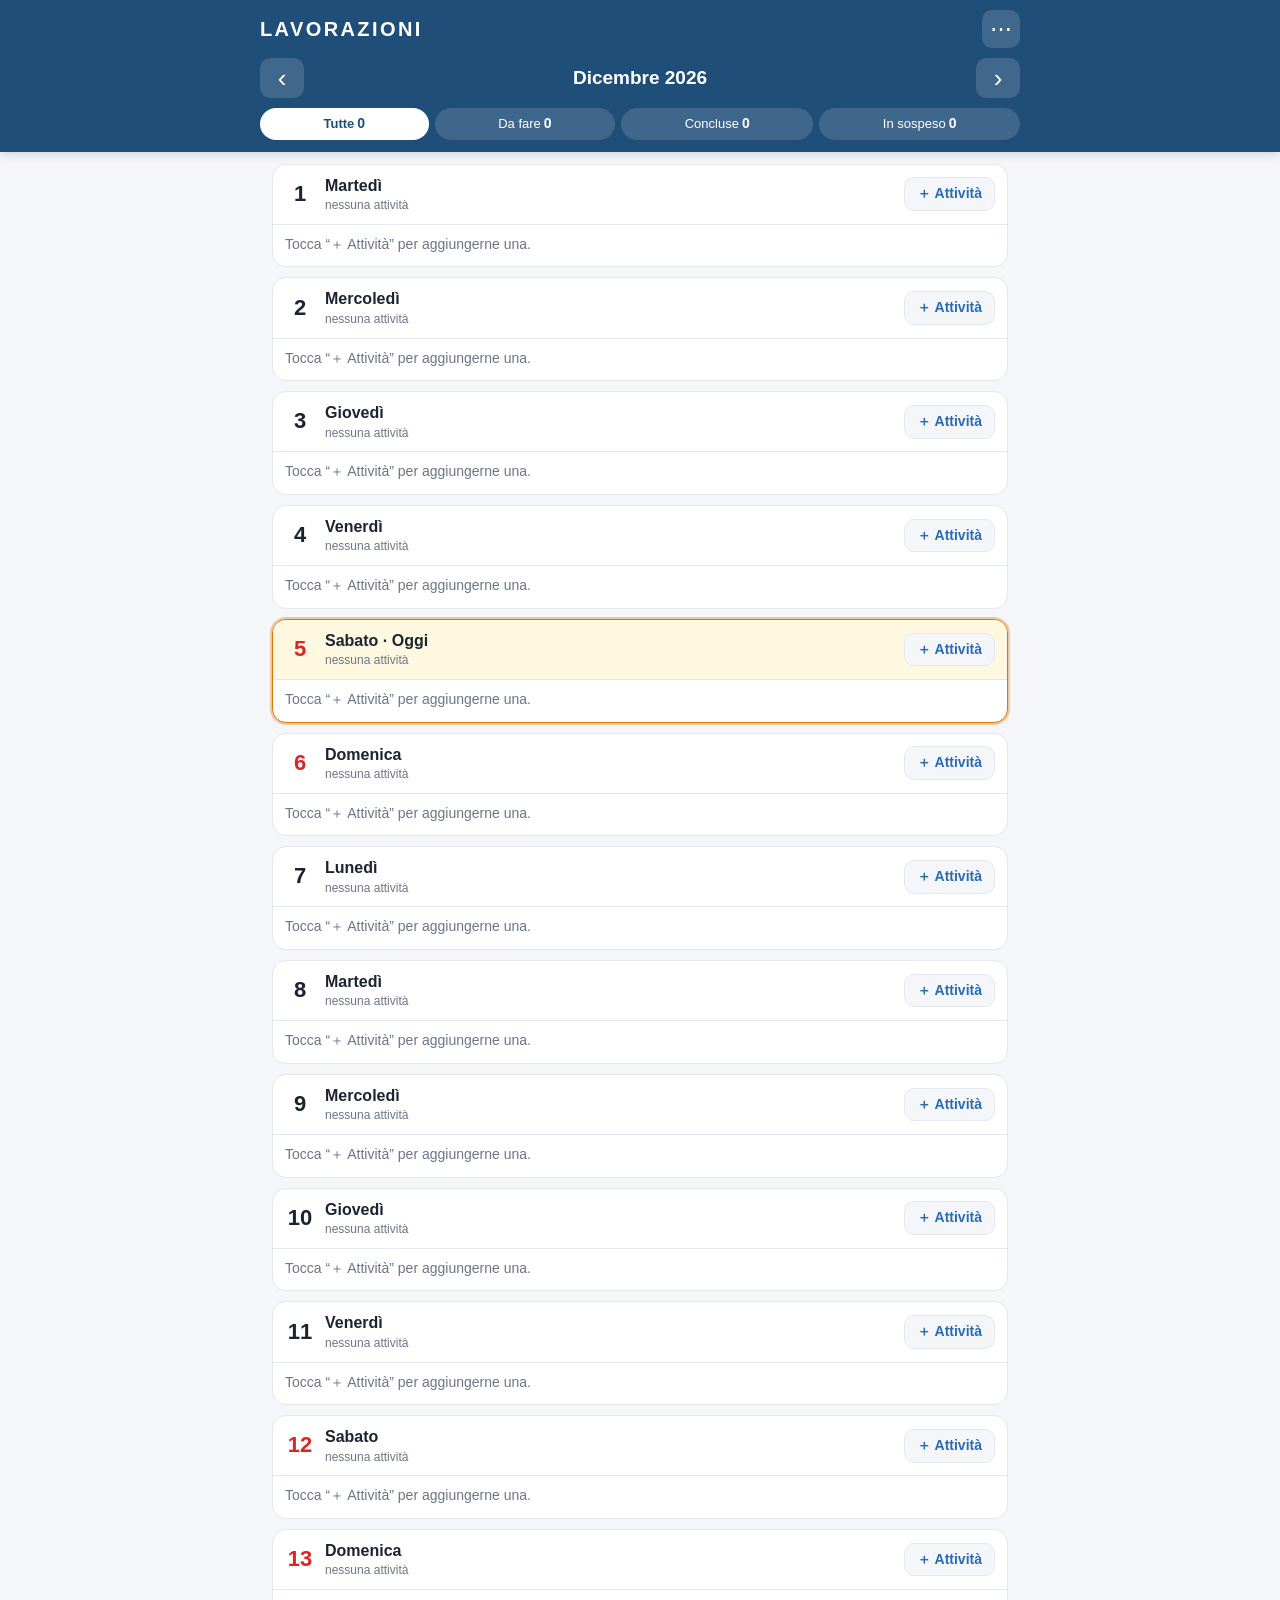
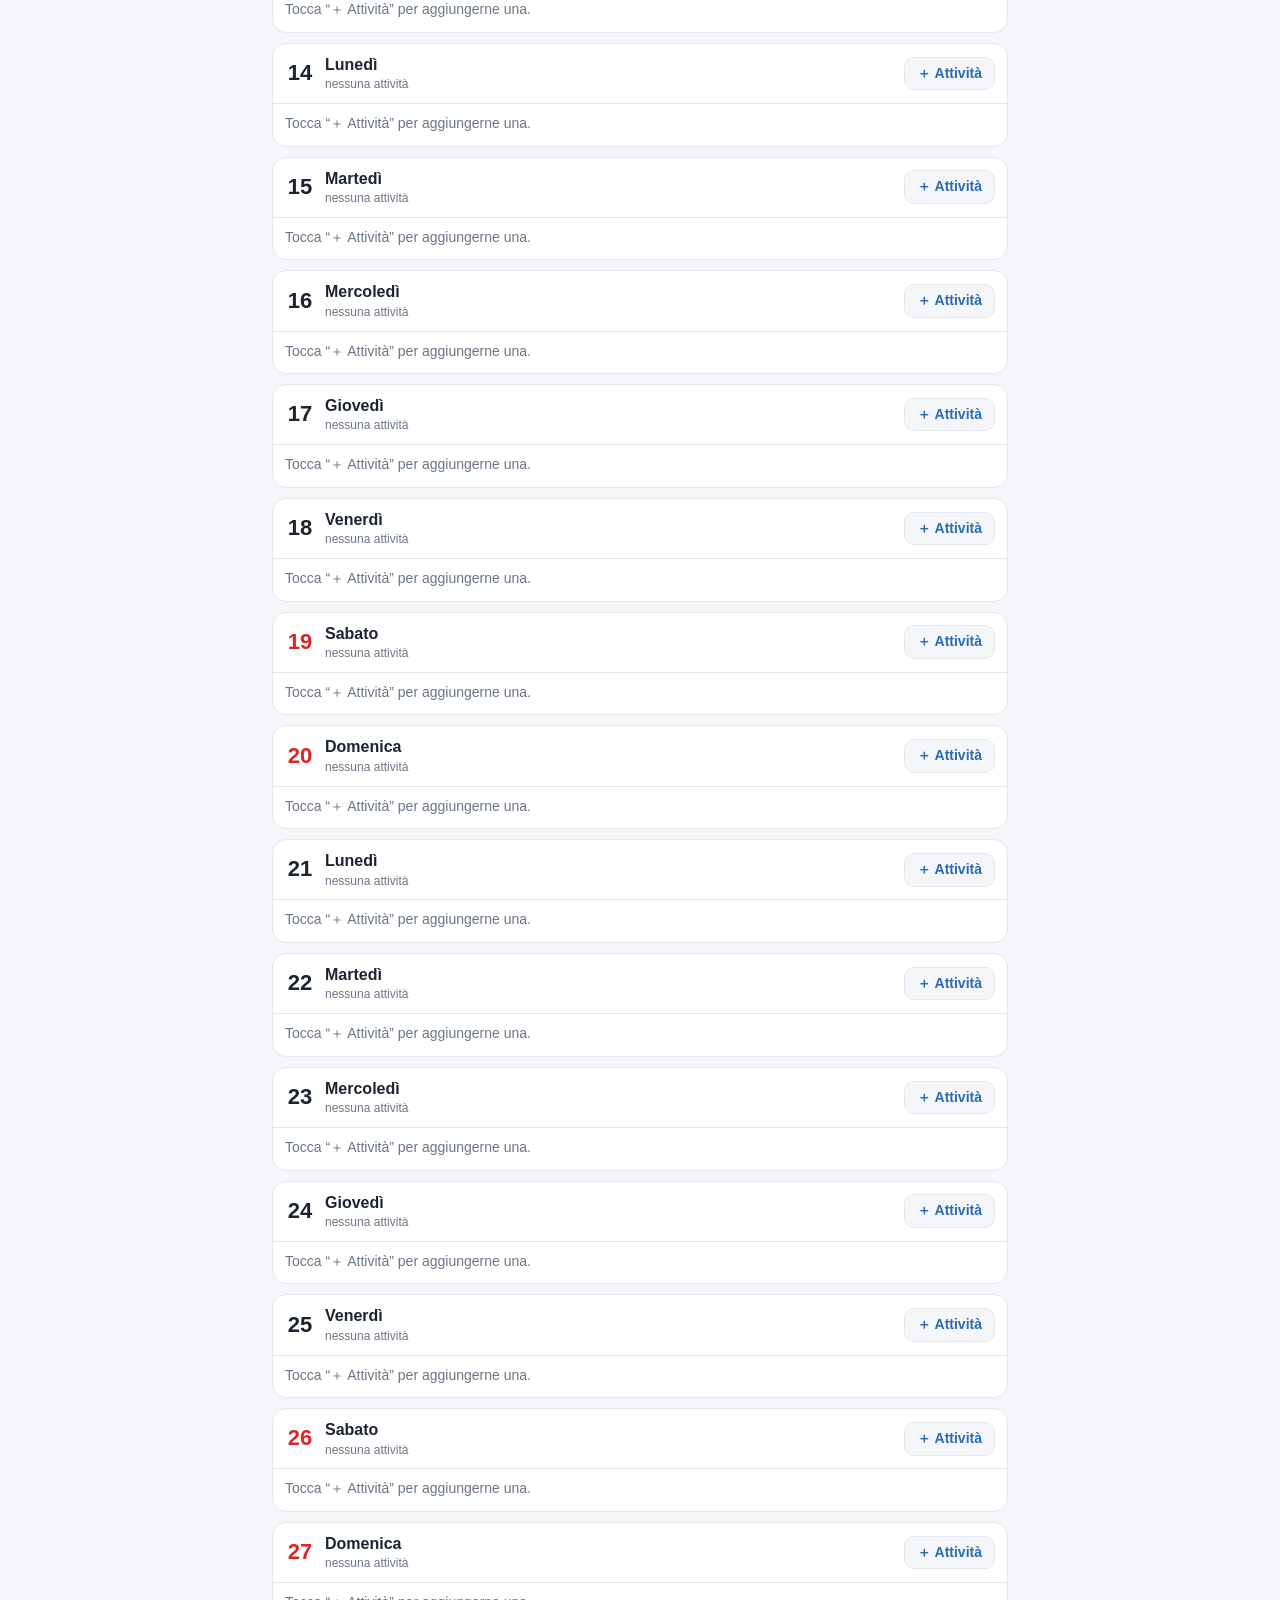
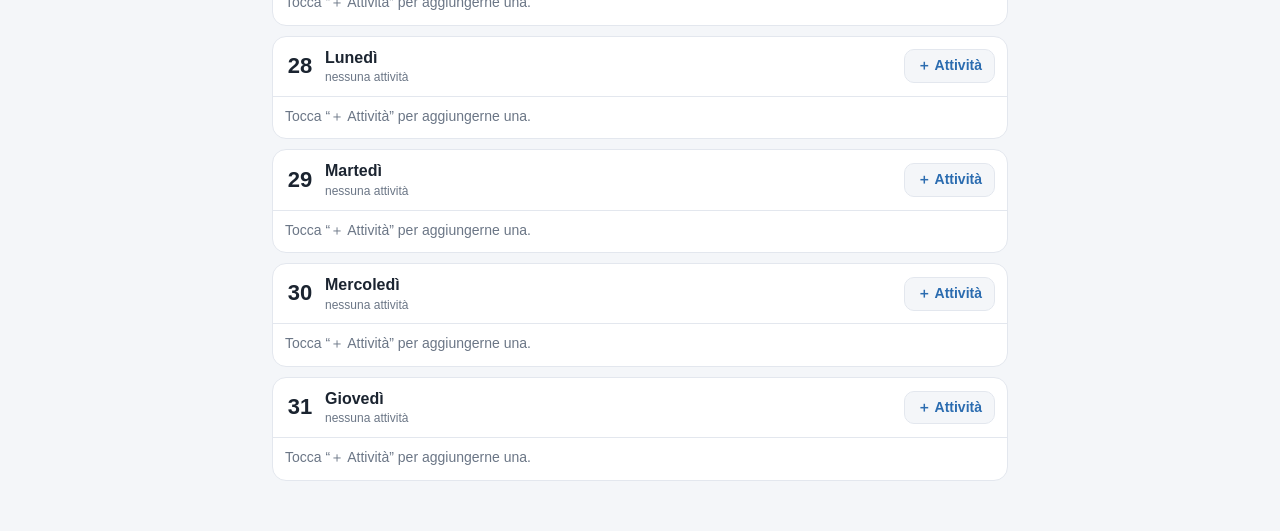
==== lavorazioni/index.html @ 14121eb8 "Aggiungi app LAVORAZIONI: attività del mese con stato da fare/conclusa/in sospeso Co-Authored-By: Cl" ====
<!doctype html>
<html lang="it">
<head>
  <meta charset="utf-8">
  <meta name="viewport" content="width=device-width, initial-scale=1, viewport-fit=cover">
  <title>LAVORAZIONI</title>
  <meta name="description" content="Le attività del mese, giorno per giorno: da fare, concluse, in sospeso.">
  <meta name="theme-color" content="#1f4e79">
  <meta name="apple-mobile-web-app-capable" content="yes">
  <meta name="mobile-web-app-capable" content="yes">
  <meta name="apple-mobile-web-app-title" content="LAVORAZIONI">
  <meta name="apple-mobile-web-app-status-bar-style" content="black-translucent">
  <link rel="manifest" href="manifest.json">
  <link rel="icon" href="icons/icon.svg" type="image/svg+xml">
  <link rel="apple-touch-icon" href="icons/icon-180.png">
  <link rel="stylesheet" href="style.css">
</head>
<body>
  <header class="top">
    <div class="title-row">
      <h1>LAVORAZIONI</h1>
      <button class="icon-btn" id="menuBtn" aria-label="Menu">⋯</button>
    </div>
    <div class="month-row">
      <button class="nav-btn" id="prevBtn" aria-label="Mese precedente">‹</button>
      <button class="month-label" id="monthLabel" title="Torna a oggi"></button>
      <button class="nav-btn" id="nextBtn" aria-label="Mese successivo">›</button>
    </div>
    <div class="stats" id="stats"></div>
  </header>

  <main id="days"></main>

  <div class="menu" id="menu" hidden>
    <button data-act="today">📍 Vai a oggi</button>
    <button data-act="toggleEmpty" id="toggleEmpty"></button>
    <button data-act="copyPending">↪︎ Porta le non concluse al mese dopo</button>
    <button data-act="share">📤 Condividi riepilogo del mese</button>
    <button data-act="export">💾 Salva backup</button>
    <button data-act="import">📂 Ripristina backup</button>
    <button data-act="clearMonth" class="danger">🗑 Svuota questo mese</button>
  </div>
  <input type="file" id="importFile" accept="application/json,.json" hidden>
  <div class="toast" id="toast" hidden></div>

  <script src="app.js"></script>
</body>
</html>
---- lavorazioni/style.css ----
:root {
  --bg: #f4f6f9;
  --card: #ffffff;
  --text: #1b2430;
  --muted: #6b7686;
  --line: #e3e7ee;
  --brand: #1f4e79;
  --brand-2: #2b6cb0;
  --todo: #2b6cb0;
  --todo-bg: #e6f0fb;
  --done: #16a34a;
  --done-bg: #e5f6eb;
  --hold: #d97706;
  --hold-bg: #fdf1df;
  --today: #fff8e1;
  --danger: #dc2626;
  color-scheme: light;
}
@media (prefers-color-scheme: dark) {
  :root {
    --bg: #11151b;
    --card: #1a2029;
    --text: #e8edf3;
    --muted: #95a0ae;
    --line: #2a323d;
    --brand: #173a5c;
    --todo: #60a5fa;
    --todo-bg: #1c2d44;
    --done: #4ade80;
    --done-bg: #173323;
    --hold: #fbbf24;
    --hold-bg: #3a2c12;
    --today: #2a2615;
    color-scheme: dark;
  }
}

* { box-sizing: border-box; -webkit-tap-highlight-color: transparent; }
html, body { margin: 0; }
body {
  background: var(--bg);
  color: var(--text);
  font: 16px/1.4 -apple-system, BlinkMacSystemFont, "Segoe UI", Roboto, "Helvetica Neue", Arial, sans-serif;
  padding-bottom: calc(40px + env(safe-area-inset-bottom));
}
button { font: inherit; color: inherit; cursor: pointer; }

/* Intestazione */
.top {
  position: sticky; top: 0; z-index: 10;
  background: var(--brand);
  color: #fff;
  padding: calc(10px + env(safe-area-inset-top)) 16px 12px;
  box-shadow: 0 2px 10px rgba(0,0,0,.15);
}
.title-row { display: flex; align-items: center; justify-content: space-between; max-width: 760px; margin: 0 auto; }
h1 { font-size: 20px; letter-spacing: .12em; margin: 0; font-weight: 800; }
.icon-btn { background: rgba(255,255,255,.15); border: 0; color: #fff; width: 38px; height: 38px; border-radius: 10px; font-size: 22px; line-height: 1; }
.month-row { display: flex; align-items: center; gap: 8px; max-width: 760px; margin: 10px auto 0; }
.nav-btn { background: rgba(255,255,255,.15); border: 0; color: #fff; width: 44px; height: 40px; border-radius: 10px; font-size: 26px; line-height: 1; }
.month-label { flex: 1; background: none; border: 0; color: #fff; font-size: 19px; font-weight: 700; text-transform: capitalize; height: 40px; }
.stats { display: flex; gap: 6px; max-width: 760px; margin: 10px auto 0; overflow-x: auto; scrollbar-width: none; }
.stats::-webkit-scrollbar { display: none; }
.chip {
  flex: 1 0 auto; border: 0; border-radius: 999px; padding: 6px 10px;
  background: rgba(255,255,255,.14); color: #fff; font-size: 13px; white-space: nowrap;
}
.chip b { font-size: 14px; margin-left: 3px; }
.chip.on { background: #fff; color: var(--brand); font-weight: 600; }
@media (prefers-color-scheme: dark) { .chip.on { color: #173a5c; } }

/* Giorni */
main { max-width: 760px; margin: 0 auto; padding: 12px 12px 0; }
.day {
  background: var(--card); border: 1px solid var(--line); border-radius: 14px;
  margin-bottom: 10px; overflow: hidden;
}
.day.is-today { border-color: var(--hold); box-shadow: 0 0 0 2px color-mix(in srgb, var(--hold) 35%, transparent); }
.day.is-today .day-head { background: var(--today); }
.day.weekend .day-num { color: var(--danger); }
.day-head {
  display: flex; align-items: center; gap: 10px; padding: 10px 12px;
  border-bottom: 1px solid var(--line);
}
.day-num { font-size: 22px; font-weight: 800; min-width: 30px; text-align: center; }
.day-name { flex: 1; font-weight: 600; text-transform: capitalize; }
.day-name small { display: block; color: var(--muted); font-weight: 400; font-size: 12px; text-transform: none; }
.add-btn {
  border: 1px solid var(--line); background: var(--bg); border-radius: 10px;
  padding: 6px 12px; font-size: 14px; color: var(--brand-2); font-weight: 600;
}
@media (prefers-color-scheme: dark) { .add-btn { color: var(--todo); } }

.cols {
  display: grid; grid-template-columns: 1fr repeat(3, 54px); gap: 4px;
  padding: 6px 10px 0 12px; font-size: 10.5px; color: var(--muted); text-align: center;
  text-transform: uppercase; letter-spacing: .02em; font-weight: 600;
}
.cols span:first-child { text-align: left; }

.task {
  display: grid; grid-template-columns: 1fr repeat(3, 54px); gap: 4px; align-items: center;
  padding: 6px 10px 6px 12px; border-top: 1px solid var(--line);
}
.cols + .task { border-top: 0; }
.task-text {
  min-width: 0; border: 0; background: none; padding: 6px 4px; border-radius: 8px;
  font-size: 15.5px; color: var(--text); width: 100%; resize: none; overflow: hidden;
  font-family: inherit; line-height: 1.35;
}
.task-text:focus { outline: 2px solid var(--brand-2); background: var(--bg); }
.task.st-done .task-text { color: var(--muted); text-decoration: line-through; }

.box {
  display: flex; flex-direction: column; align-items: center; gap: 2px;
  border: 0; background: none; padding: 2px 0;
}
.box i {
  width: 34px; height: 34px; border-radius: 9px; border: 2px solid var(--line);
  display: grid; place-items: center; font-style: normal; font-size: 19px; font-weight: 800;
  background: var(--card); transition: transform .1s;
}
.box:active i { transform: scale(.9); }
.box span { font-size: 9.5px; color: var(--muted); line-height: 1.1; }
.box.todo.on i { border-color: var(--todo); background: var(--todo-bg); color: var(--todo); }
.box.done.on i { border-color: var(--done); background: var(--done-bg); color: var(--done); }
.box.hold.on i { border-color: var(--hold); background: var(--hold-bg); color: var(--hold); }
.box.on span { color: var(--text); font-weight: 600; }

.empty { padding: 10px 12px 12px; color: var(--muted); font-size: 14px; }
.month-empty { text-align: center; color: var(--muted); padding: 40px 20px; }

/* Riga di inserimento */
.new-row { display: flex; gap: 8px; padding: 8px 10px 10px 12px; border-top: 1px solid var(--line); }
.new-row input {
  flex: 1; min-width: 0; font: inherit; padding: 9px 10px; border-radius: 10px;
  border: 1px solid var(--line); background: var(--bg); color: var(--text);
}
.new-row input:focus { outline: 2px solid var(--brand-2); }
.new-row button { border: 0; border-radius: 10px; padding: 0 14px; background: var(--brand-2); color: #fff; font-weight: 600; }

/* Menu */
.menu {
  position: fixed; top: calc(56px + env(safe-area-inset-top)); right: 12px; z-index: 30;
  background: var(--card); border: 1px solid var(--line); border-radius: 14px;
  box-shadow: 0 10px 30px rgba(0,0,0,.2); padding: 6px; min-width: 260px; max-width: calc(100vw - 24px);
}
.menu button { display: block; width: 100%; text-align: left; border: 0; background: none; padding: 11px 12px; border-radius: 10px; font-size: 15px; }
.menu button:active, .menu button:hover { background: var(--bg); }
.menu .danger { color: var(--danger); }

/* Foglio azioni attività */
.sheet-back { position: fixed; inset: 0; background: rgba(0,0,0,.35); z-index: 40; display: flex; align-items: flex-end; justify-content: center; }
.sheet {
  background: var(--card); width: 100%; max-width: 520px; border-radius: 18px 18px 0 0;
  padding: 14px 14px calc(14px + env(safe-area-inset-bottom));
}
.sheet h3 { margin: 4px 4px 12px; font-size: 15px; color: var(--muted); font-weight: 600; word-break: break-word; }
.sheet button { display: block; width: 100%; border: 0; background: var(--bg); padding: 13px; border-radius: 12px; margin-bottom: 8px; font-size: 16px; text-align: left; }
.sheet .danger { color: var(--danger); }
.sheet .cancel { text-align: center; font-weight: 600; }

.toast {
  position: fixed; left: 50%; bottom: calc(20px + env(safe-area-inset-bottom)); transform: translateX(-50%);
  background: #1b2430; color: #fff; padding: 10px 16px; border-radius: 12px; z-index: 50; font-size: 14px;
  max-width: calc(100vw - 32px); box-shadow: 0 6px 20px rgba(0,0,0,.25);
}
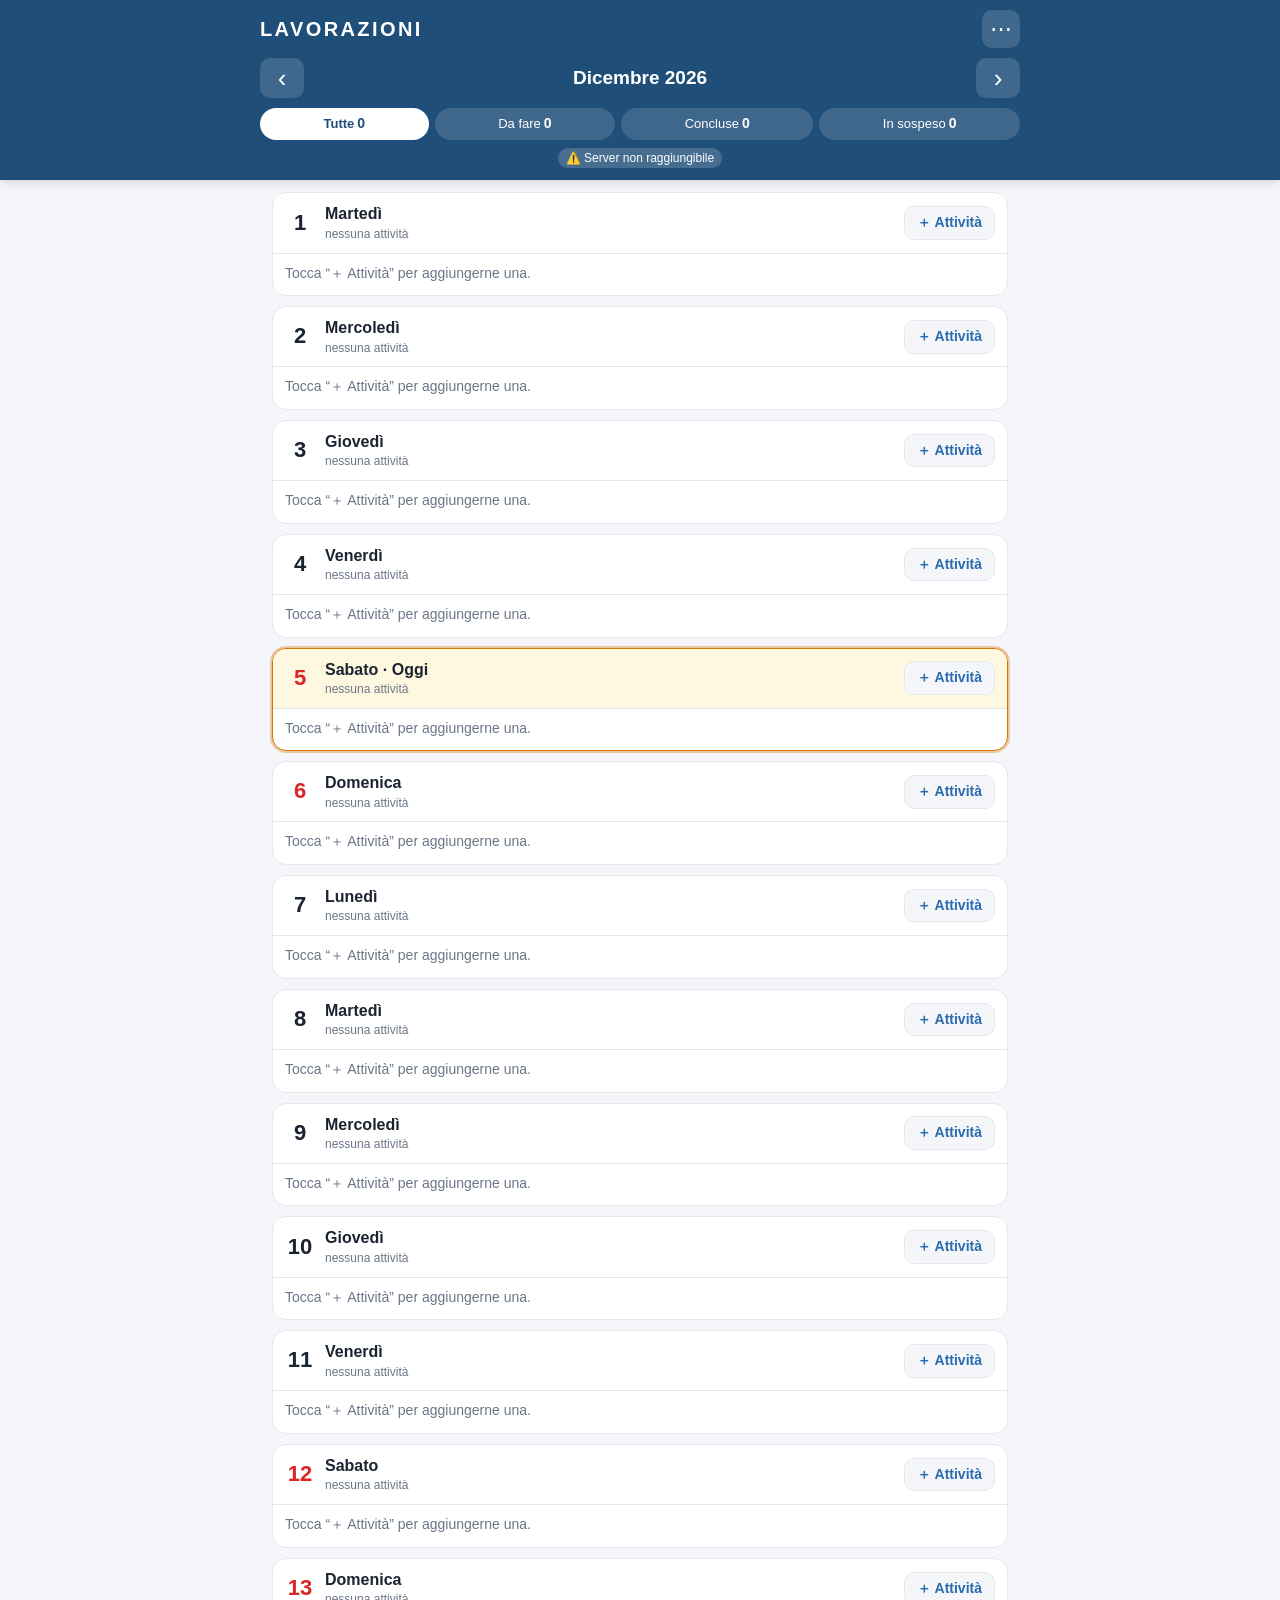
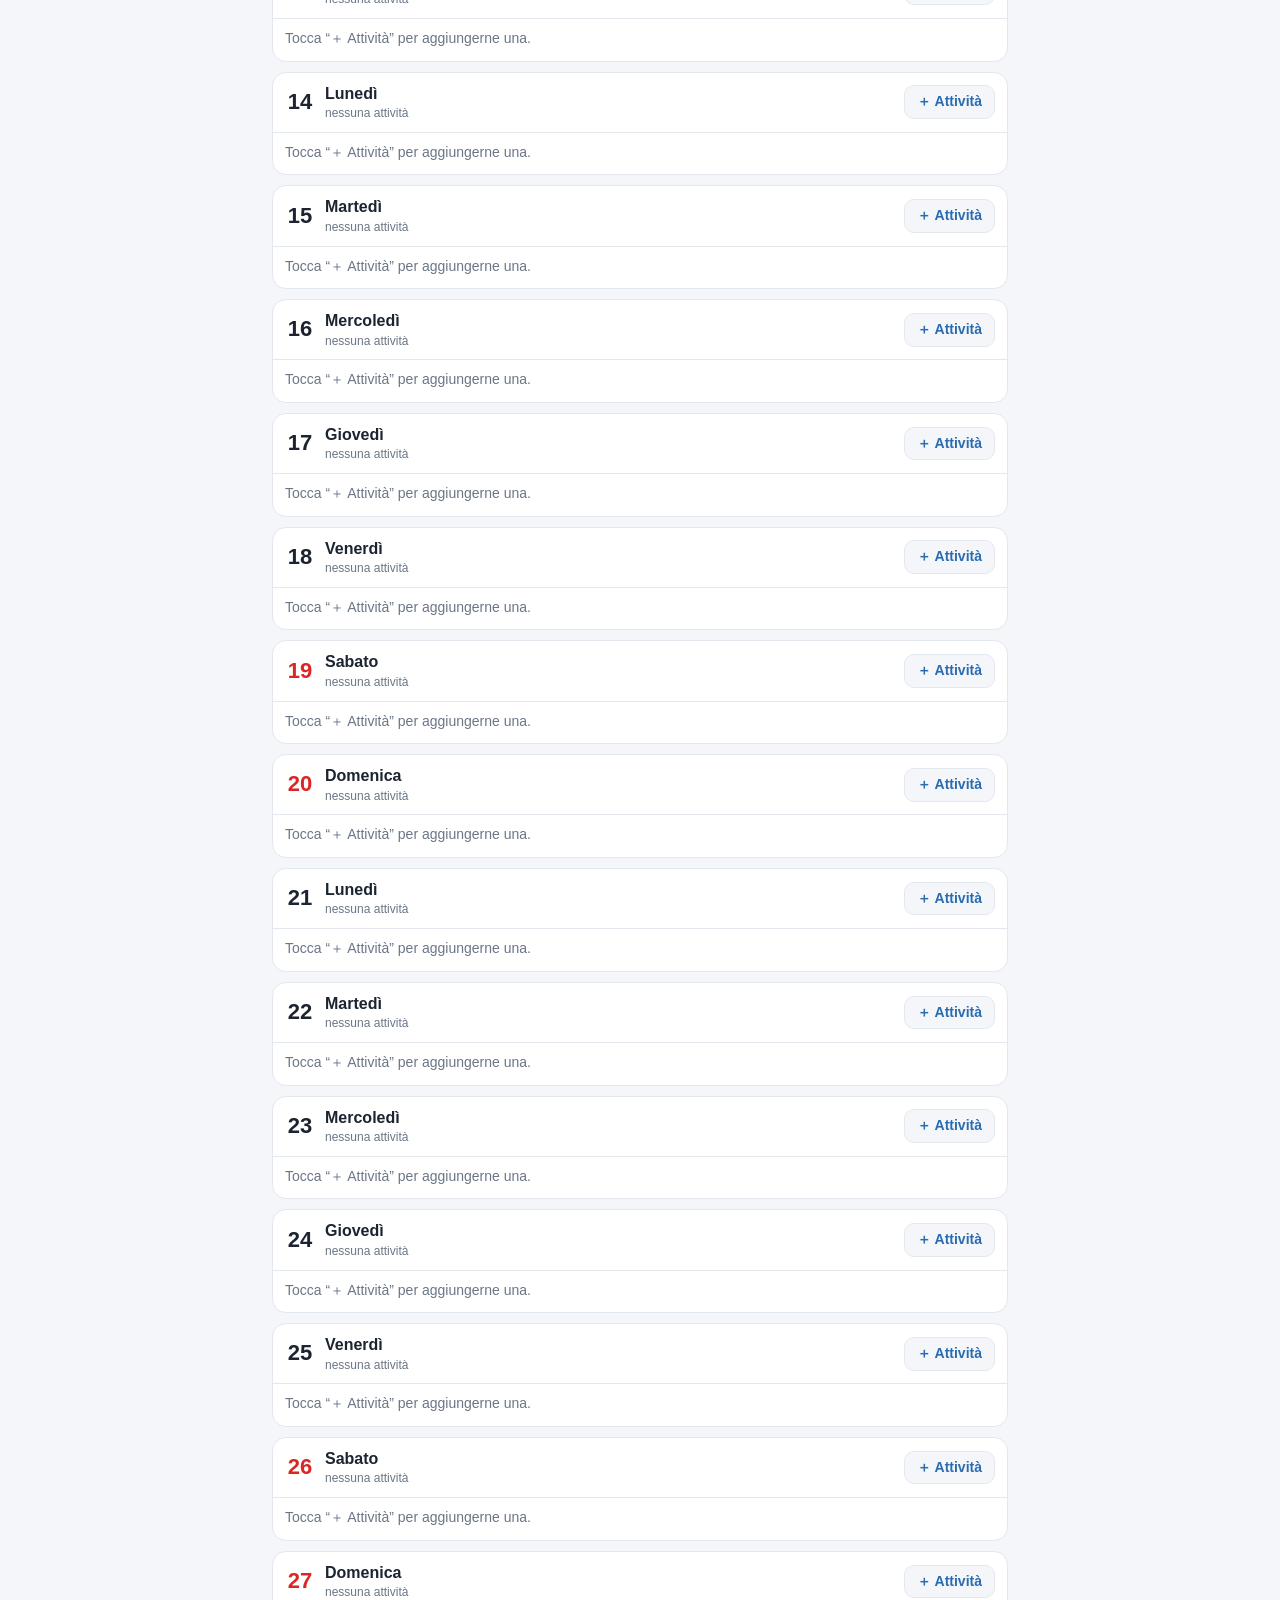
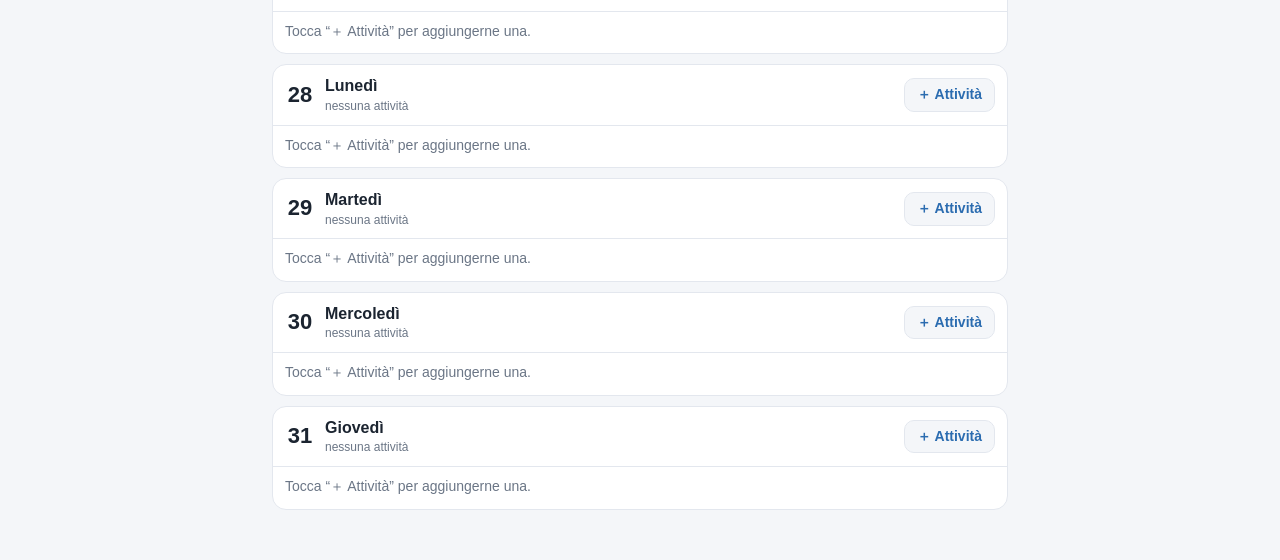
==== commit 152f7d59: "LAVORAZIONI: sincronizzazione in tempo reale tra dispositivi Le attività vengono salvate online su S" ====
--- a/lavorazioni/index.html
+++ b/lavorazioni/index.html
@@ -27,11 +27,13 @@
       <button class="nav-btn" id="nextBtn" aria-label="Mese successivo">›</button>
     </div>
     <div class="stats" id="stats"></div>
+    <button class="sync" id="syncStatus" title="Sincronizza ora"></button>
   </header>
 
   <main id="days"></main>
 
   <div class="menu" id="menu" hidden>
+    <button data-act="devices">🔗 Collega altri dispositivi</button>
     <button data-act="today">📍 Vai a oggi</button>
     <button data-act="toggleEmpty" id="toggleEmpty"></button>
     <button data-act="copyPending">↪︎ Porta le non concluse al mese dopo</button>
@@ -43,6 +45,7 @@
   <input type="file" id="importFile" accept="application/json,.json" hidden>
   <div class="toast" id="toast" hidden></div>
 
+  <script src="vendor/supabase.js"></script>
   <script src="app.js"></script>
 </body>
 </html>
--- a/lavorazioni/style.css
+++ b/lavorazioni/style.css
@@ -165,3 +165,32 @@
   background: #1b2430; color: #fff; padding: 10px 16px; border-radius: 12px; z-index: 50; font-size: 14px;
   max-width: calc(100vw - 32px); box-shadow: 0 6px 20px rgba(0,0,0,.25);
 }
+
+/* Stato della sincronizzazione */
+.sync {
+  display: block; margin: 8px auto 0; border: 0; background: none; color: rgba(255,255,255,.85);
+  font-size: 12px; padding: 2px 8px; border-radius: 999px; max-width: 760px;
+}
+.sync.off { background: rgba(255,255,255,.18); color: #fff; }
+
+/* Finestra "Collega altri dispositivi" */
+.dialog-back { position: fixed; inset: 0; background: rgba(0,0,0,.4); z-index: 40; display: flex; align-items: center; justify-content: center; padding: 16px; }
+.dialog {
+  background: var(--card); width: 100%; max-width: 440px; border-radius: 18px; padding: 18px;
+  max-height: calc(100vh - 32px); overflow-y: auto;
+}
+.dialog h2 { margin: 0 0 8px; font-size: 18px; }
+.dialog p { margin: 8px 0; color: var(--muted); font-size: 14px; }
+.dialog .hint { font-size: 12px; }
+.dialog hr { border: 0; border-top: 1px solid var(--line); margin: 14px 0; }
+.code-box {
+  font: 600 16px/1.3 ui-monospace, Menlo, Consolas, monospace; letter-spacing: .04em; text-align: center;
+  background: var(--bg); border: 1px dashed var(--line); border-radius: 12px; padding: 12px 8px; margin: 10px 0; word-break: break-all;
+}
+.dialog button { display: block; width: 100%; border: 0; background: var(--bg); padding: 12px; border-radius: 12px; margin-top: 8px; font-size: 15px; }
+.dialog button.primary { background: var(--brand-2); color: #fff; font-weight: 600; }
+.dialog .cancel { font-weight: 600; }
+.dialog input {
+  width: 100%; font: 600 15px ui-monospace, Menlo, Consolas, monospace; padding: 11px; border-radius: 10px;
+  border: 1px solid var(--line); background: var(--bg); color: var(--text); text-transform: uppercase;
+}
